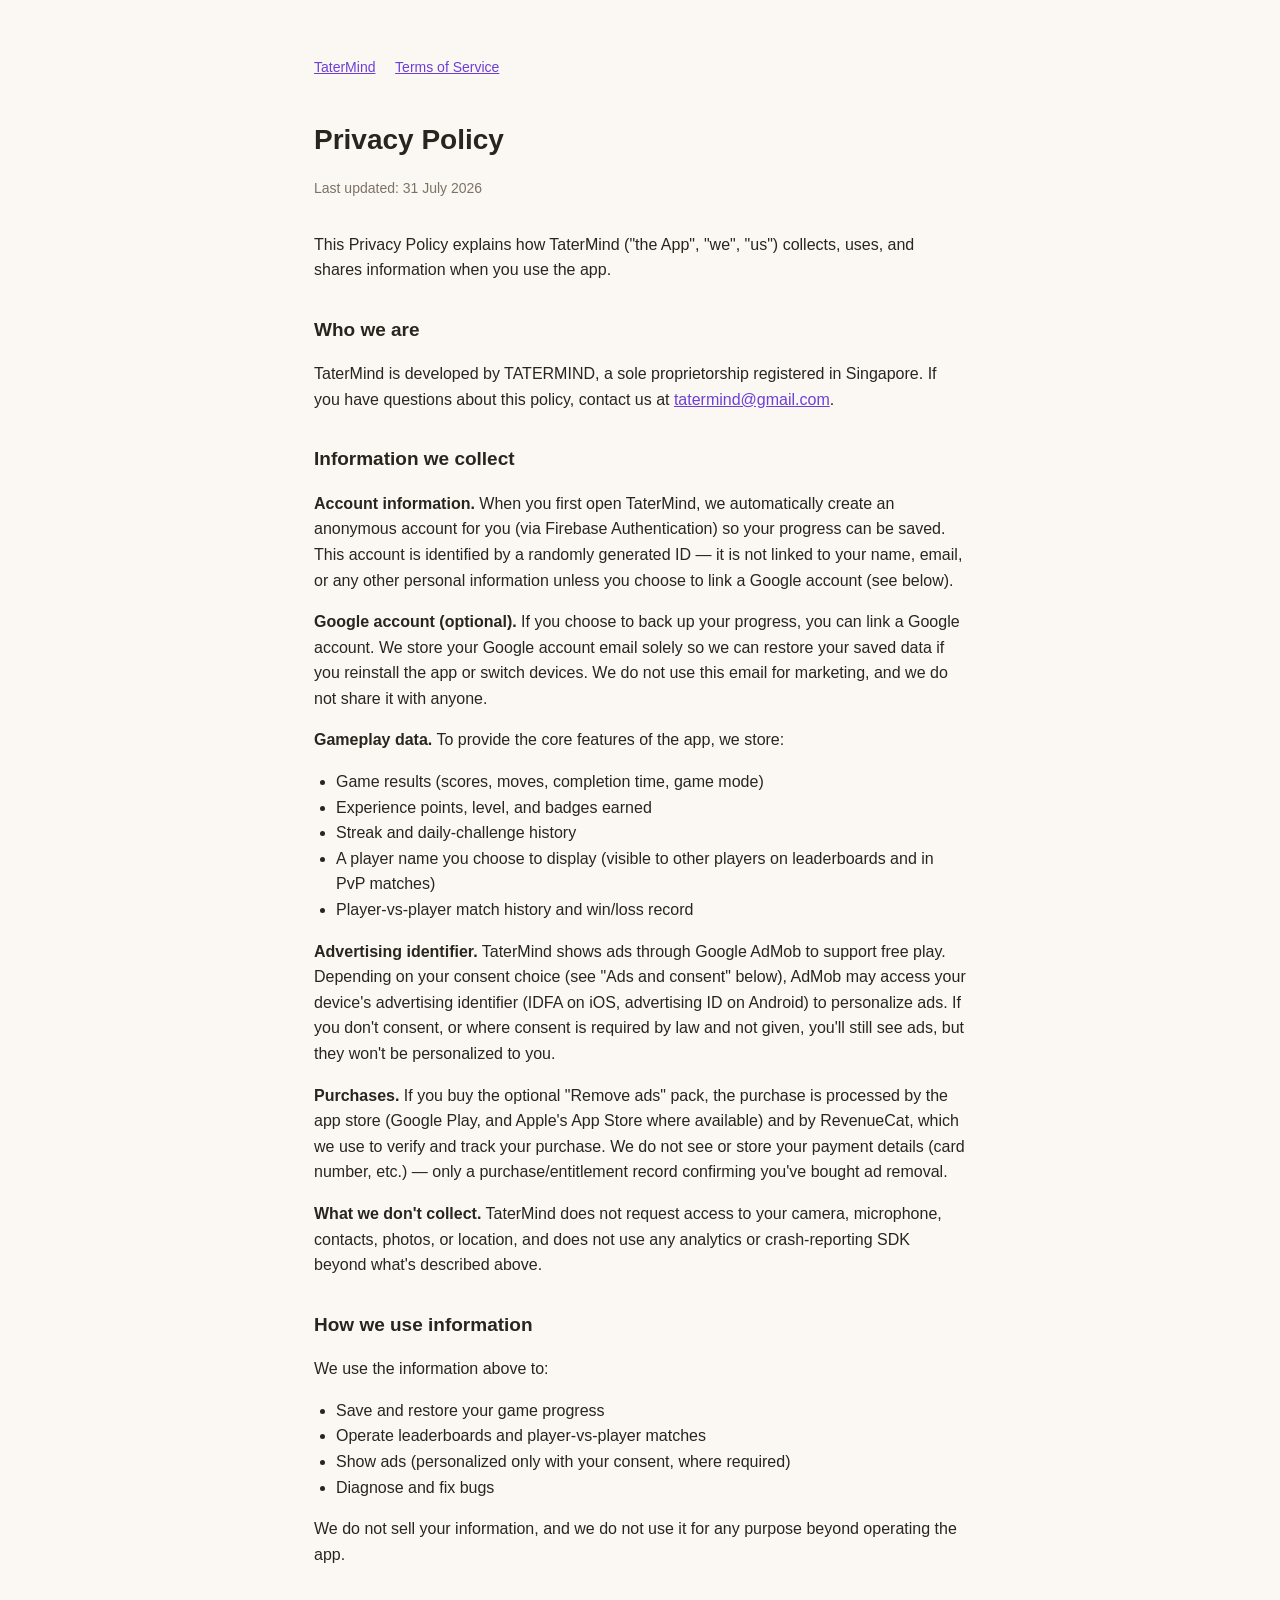
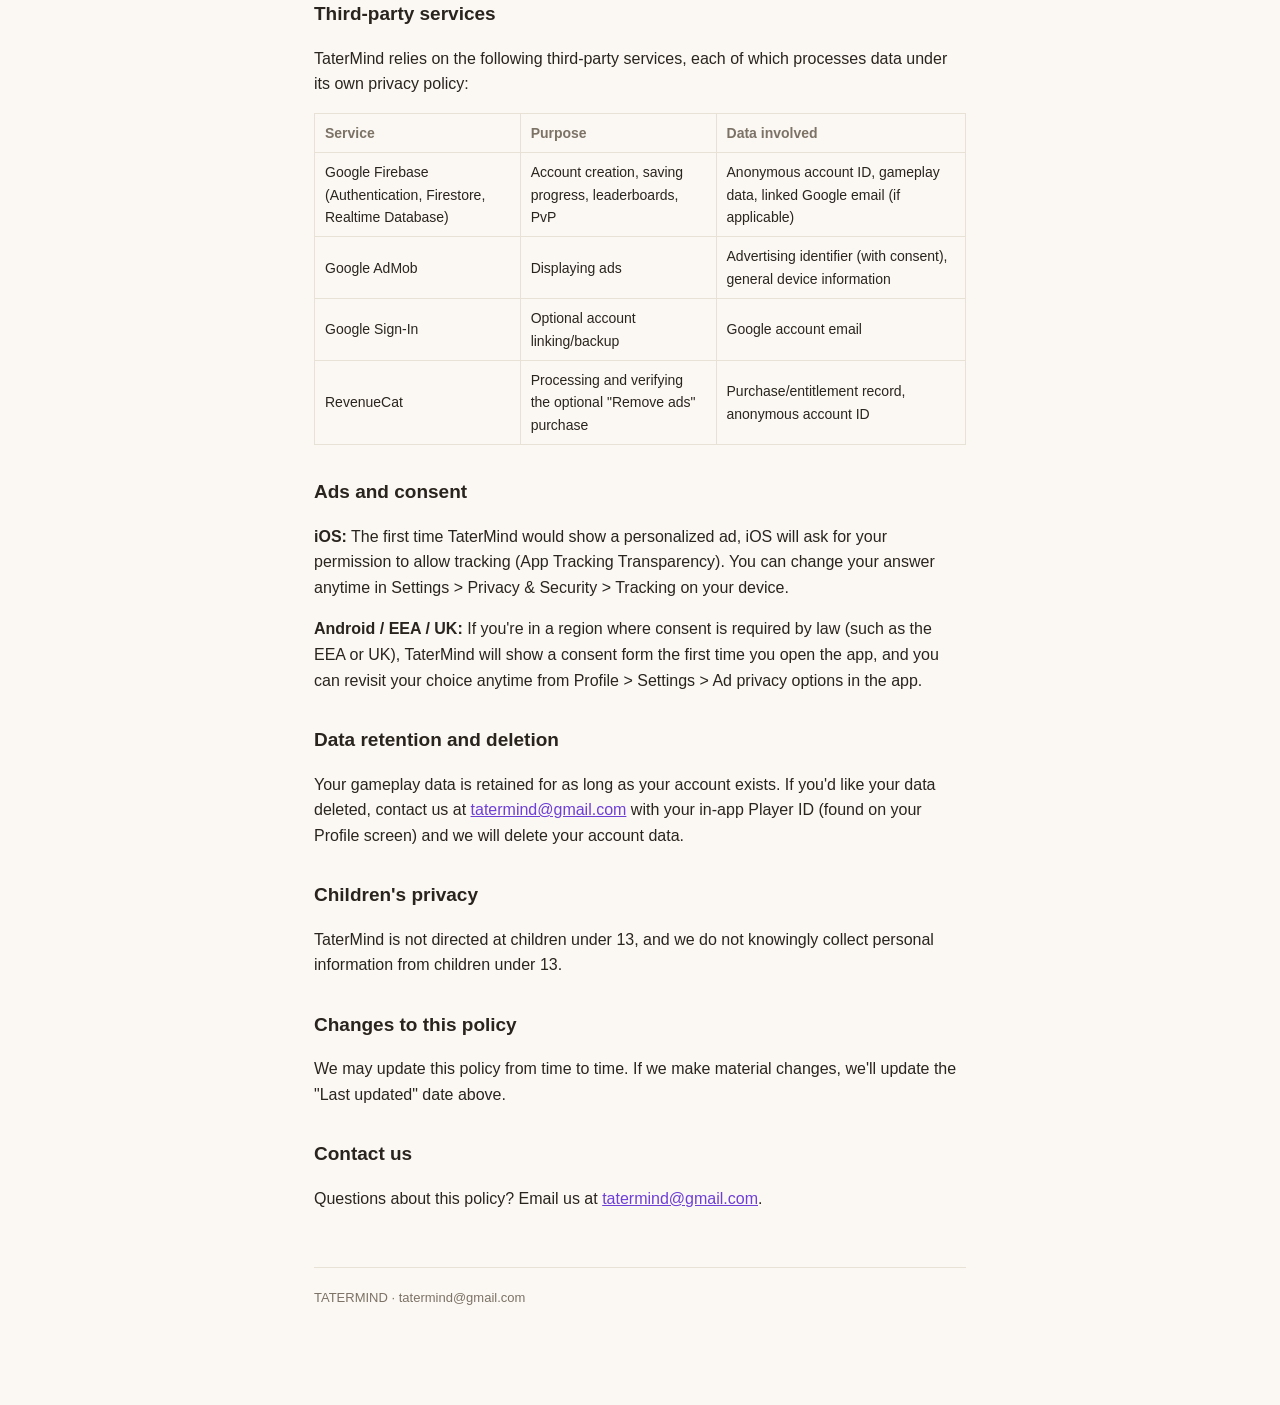
==== privacy-policy.html @ 177fed19 "Add TaterMind privacy policy and terms of service pages" ====
<!doctype html>
<html lang="en">
<head>
<meta charset="utf-8">
<meta name="viewport" content="width=device-width,initial-scale=1">
<title>Privacy Policy — TaterMind</title>
<link rel="stylesheet" href="style.css">
</head>
<body>
<div class="page">
  <nav><a href="index.html">TaterMind</a> <a href="terms-of-service.html">Terms of Service</a></nav>
  <h1>Privacy Policy</h1>
  <p class="updated">Last updated: 31 July 2026</p>

  <p>This Privacy Policy explains how TaterMind ("the App", "we", "us") collects, uses, and shares information when you use the app.</p>

  <h2>Who we are</h2>
  <p>TaterMind is developed by TATERMIND, a sole proprietorship registered in Singapore. If you have questions about this policy, contact us at <a href="mailto:tatermind@gmail.com">tatermind@gmail.com</a>.</p>

  <h2>Information we collect</h2>
  <p><strong>Account information.</strong> When you first open TaterMind, we automatically create an anonymous account for you (via Firebase Authentication) so your progress can be saved. This account is identified by a randomly generated ID — it is not linked to your name, email, or any other personal information unless you choose to link a Google account (see below).</p>
  <p><strong>Google account (optional).</strong> If you choose to back up your progress, you can link a Google account. We store your Google account email solely so we can restore your saved data if you reinstall the app or switch devices. We do not use this email for marketing, and we do not share it with anyone.</p>
  <p><strong>Gameplay data.</strong> To provide the core features of the app, we store:</p>
  <ul>
    <li>Game results (scores, moves, completion time, game mode)</li>
    <li>Experience points, level, and badges earned</li>
    <li>Streak and daily-challenge history</li>
    <li>A player name you choose to display (visible to other players on leaderboards and in PvP matches)</li>
    <li>Player-vs-player match history and win/loss record</li>
  </ul>
  <p><strong>Advertising identifier.</strong> TaterMind shows ads through Google AdMob to support free play. Depending on your consent choice (see "Ads and consent" below), AdMob may access your device's advertising identifier (IDFA on iOS, advertising ID on Android) to personalize ads. If you don't consent, or where consent is required by law and not given, you'll still see ads, but they won't be personalized to you.</p>
  <p><strong>Purchases.</strong> If you buy the optional "Remove ads" pack, the purchase is processed by the app store (Google Play, and Apple's App Store where available) and by RevenueCat, which we use to verify and track your purchase. We do not see or store your payment details (card number, etc.) — only a purchase/entitlement record confirming you've bought ad removal.</p>
  <p><strong>What we don't collect.</strong> TaterMind does not request access to your camera, microphone, contacts, photos, or location, and does not use any analytics or crash-reporting SDK beyond what's described above.</p>

  <h2>How we use information</h2>
  <p>We use the information above to:</p>
  <ul>
    <li>Save and restore your game progress</li>
    <li>Operate leaderboards and player-vs-player matches</li>
    <li>Show ads (personalized only with your consent, where required)</li>
    <li>Diagnose and fix bugs</li>
  </ul>
  <p>We do not sell your information, and we do not use it for any purpose beyond operating the app.</p>

  <h2>Third-party services</h2>
  <p>TaterMind relies on the following third-party services, each of which processes data under its own privacy policy:</p>
  <table>
    <tr><th>Service</th><th>Purpose</th><th>Data involved</th></tr>
    <tr><td>Google Firebase (Authentication, Firestore, Realtime Database)</td><td>Account creation, saving progress, leaderboards, PvP</td><td>Anonymous account ID, gameplay data, linked Google email (if applicable)</td></tr>
    <tr><td>Google AdMob</td><td>Displaying ads</td><td>Advertising identifier (with consent), general device information</td></tr>
    <tr><td>Google Sign-In</td><td>Optional account linking/backup</td><td>Google account email</td></tr>
    <tr><td>RevenueCat</td><td>Processing and verifying the optional "Remove ads" purchase</td><td>Purchase/entitlement record, anonymous account ID</td></tr>
  </table>

  <h2>Ads and consent</h2>
  <p><strong>iOS:</strong> The first time TaterMind would show a personalized ad, iOS will ask for your permission to allow tracking (App Tracking Transparency). You can change your answer anytime in Settings &gt; Privacy &amp; Security &gt; Tracking on your device.</p>
  <p><strong>Android / EEA / UK:</strong> If you're in a region where consent is required by law (such as the EEA or UK), TaterMind will show a consent form the first time you open the app, and you can revisit your choice anytime from Profile &gt; Settings &gt; Ad privacy options in the app.</p>

  <h2>Data retention and deletion</h2>
  <p>Your gameplay data is retained for as long as your account exists. If you'd like your data deleted, contact us at <a href="mailto:tatermind@gmail.com">tatermind@gmail.com</a> with your in-app Player ID (found on your Profile screen) and we will delete your account data.</p>

  <h2>Children's privacy</h2>
  <p>TaterMind is not directed at children under 13, and we do not knowingly collect personal information from children under 13.</p>

  <h2>Changes to this policy</h2>
  <p>We may update this policy from time to time. If we make material changes, we'll update the "Last updated" date above.</p>

  <h2>Contact us</h2>
  <p>Questions about this policy? Email us at <a href="mailto:tatermind@gmail.com">tatermind@gmail.com</a>.</p>

  <footer>TATERMIND · tatermind@gmail.com</footer>
</div>
</body>
</html>
---- style.css ----
:root {
  color-scheme: light dark;
  --bg: #fbf8f3;
  --ink: #2a241e;
  --muted: #7c7266;
  --border: #e8e1d5;
  --accent: #6d3fd6;
}
@media (prefers-color-scheme: dark) {
  :root {
    --bg: #17130f;
    --ink: #f1eae0;
    --muted: #a79c8c;
    --border: #342c22;
    --accent: #a586f2;
  }
}
* { box-sizing: border-box; }
html, body { margin: 0; padding: 0; }
body {
  background: var(--bg);
  color: var(--ink);
  font-family: -apple-system, "Segoe UI", "Helvetica Neue", Arial, sans-serif;
  font-size: 16px;
  line-height: 1.6;
}
.page {
  max-width: 700px;
  margin: 0 auto;
  padding: 56px 24px 96px;
}
h1 { font-size: 28px; margin: 0 0 6px; }
h2 { font-size: 19px; margin: 32px 0 10px; }
.updated { color: var(--muted); font-size: 14px; margin-bottom: 32px; }
p, li { color: var(--ink); }
ul { padding-left: 22px; }
a { color: var(--accent); }
table { border-collapse: collapse; width: 100%; margin: 12px 0; font-size: 14px; }
th, td { text-align: left; padding: 8px 10px; border: 1px solid var(--border); }
th { background: transparent; color: var(--muted); font-weight: 600; }
nav { margin-bottom: 40px; font-size: 14px; }
nav a { margin-right: 16px; }
footer { margin-top: 56px; padding-top: 20px; border-top: 1px solid var(--border); font-size: 13px; color: var(--muted); }
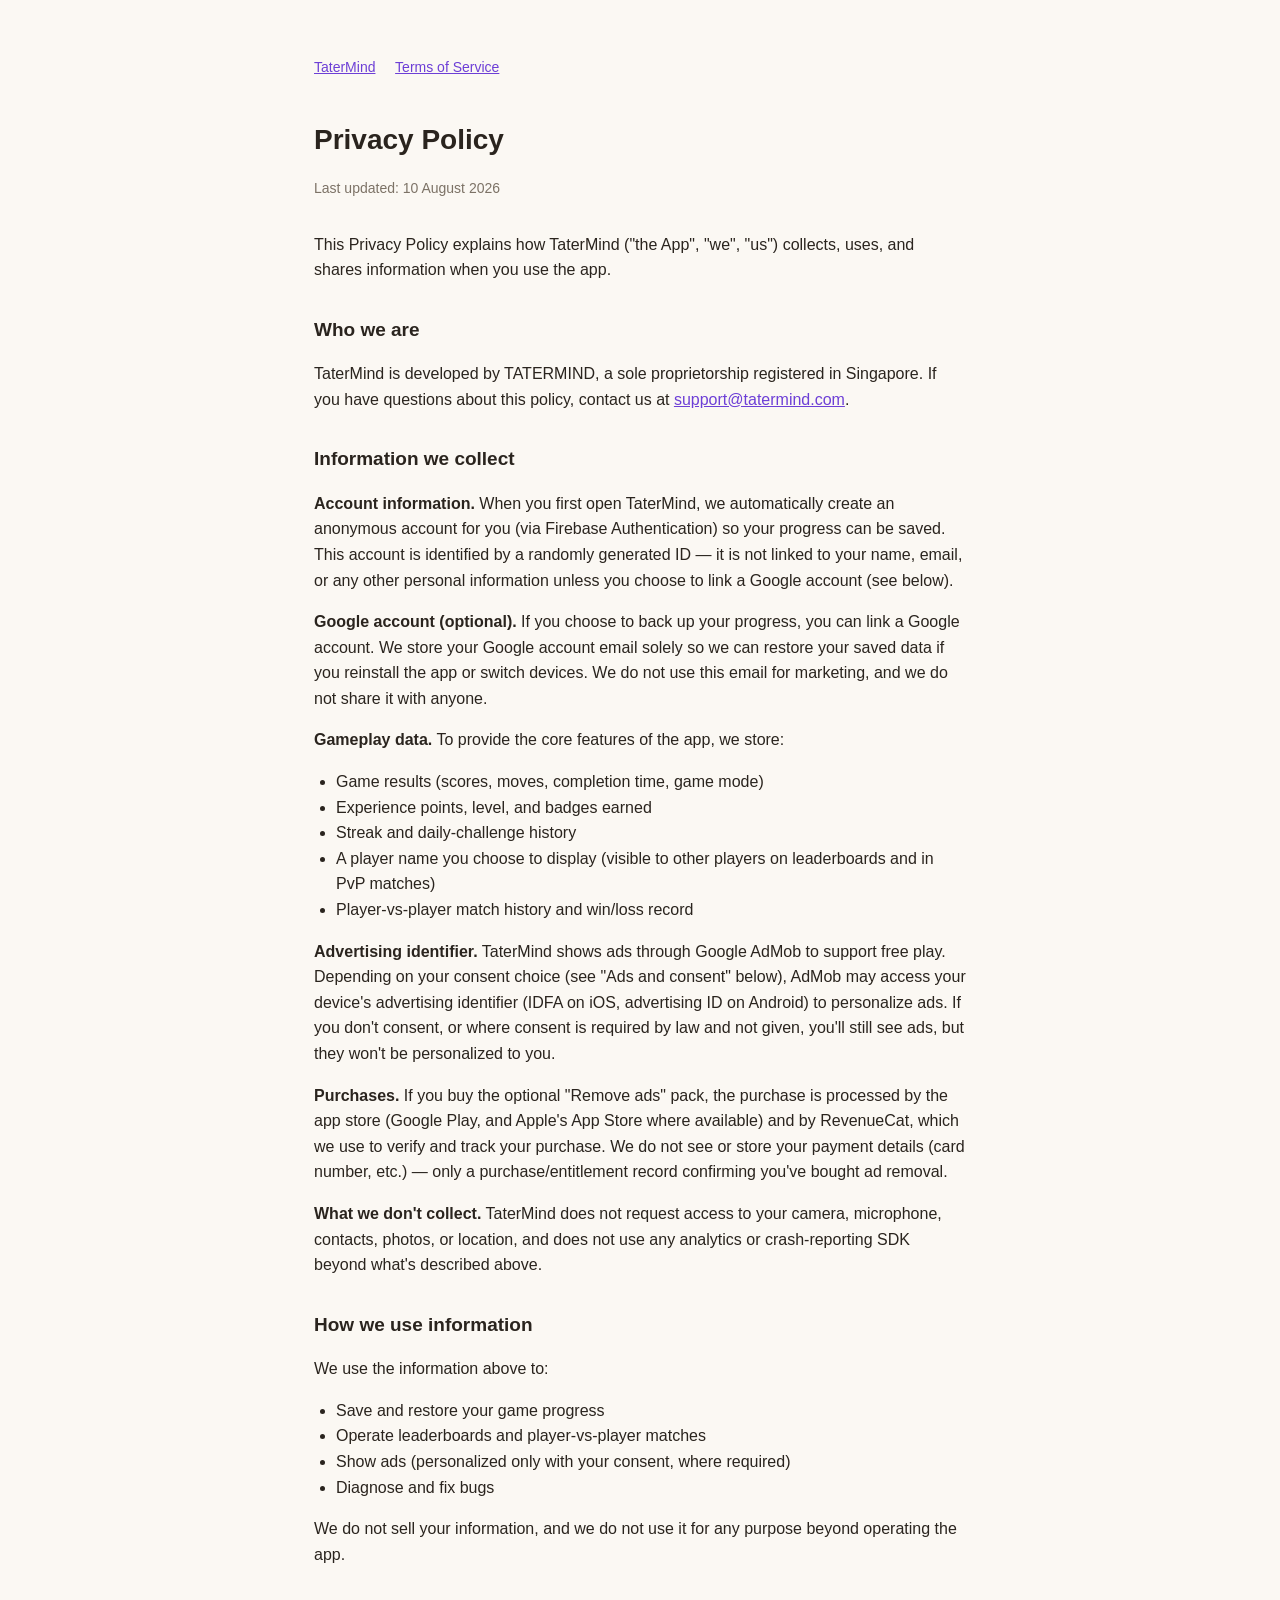
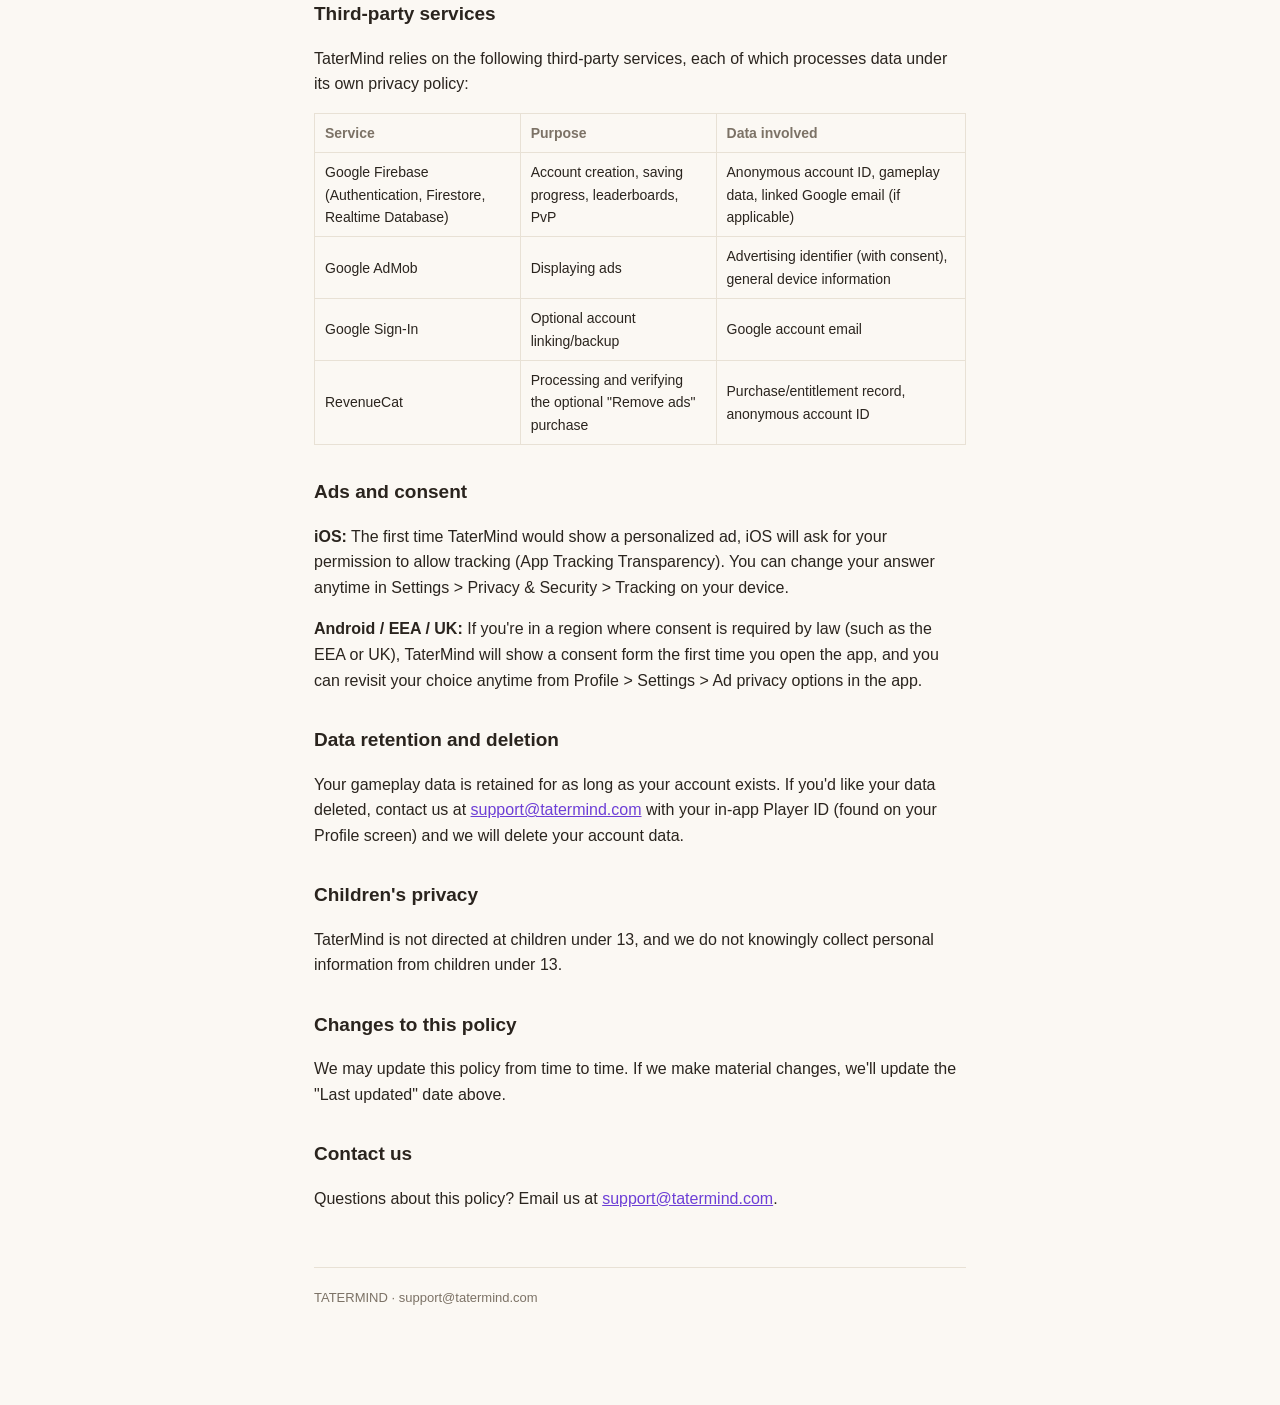
==== commit 54fa1dd7: "Update contact email to support@tatermind.com, bump last-updated dates" ====
--- a/privacy-policy.html
+++ b/privacy-policy.html
@@ -10,12 +10,12 @@
 <div class="page">
   <nav><a href="index.html">TaterMind</a> <a href="terms-of-service.html">Terms of Service</a></nav>
   <h1>Privacy Policy</h1>
-  <p class="updated">Last updated: 31 July 2026</p>
+  <p class="updated">Last updated: 10 August 2026</p>
 
   <p>This Privacy Policy explains how TaterMind ("the App", "we", "us") collects, uses, and shares information when you use the app.</p>
 
   <h2>Who we are</h2>
-  <p>TaterMind is developed by TATERMIND, a sole proprietorship registered in Singapore. If you have questions about this policy, contact us at <a href="mailto:tatermind@gmail.com">tatermind@gmail.com</a>.</p>
+  <p>TaterMind is developed by TATERMIND, a sole proprietorship registered in Singapore. If you have questions about this policy, contact us at <a href="mailto:support@tatermind.com">support@tatermind.com</a>.</p>
 
   <h2>Information we collect</h2>
   <p><strong>Account information.</strong> When you first open TaterMind, we automatically create an anonymous account for you (via Firebase Authentication) so your progress can be saved. This account is identified by a randomly generated ID — it is not linked to your name, email, or any other personal information unless you choose to link a Google account (see below).</p>
@@ -57,7 +57,7 @@
   <p><strong>Android / EEA / UK:</strong> If you're in a region where consent is required by law (such as the EEA or UK), TaterMind will show a consent form the first time you open the app, and you can revisit your choice anytime from Profile &gt; Settings &gt; Ad privacy options in the app.</p>
 
   <h2>Data retention and deletion</h2>
-  <p>Your gameplay data is retained for as long as your account exists. If you'd like your data deleted, contact us at <a href="mailto:tatermind@gmail.com">tatermind@gmail.com</a> with your in-app Player ID (found on your Profile screen) and we will delete your account data.</p>
+  <p>Your gameplay data is retained for as long as your account exists. If you'd like your data deleted, contact us at <a href="mailto:support@tatermind.com">support@tatermind.com</a> with your in-app Player ID (found on your Profile screen) and we will delete your account data.</p>
 
   <h2>Children's privacy</h2>
   <p>TaterMind is not directed at children under 13, and we do not knowingly collect personal information from children under 13.</p>
@@ -66,9 +66,9 @@
   <p>We may update this policy from time to time. If we make material changes, we'll update the "Last updated" date above.</p>
 
   <h2>Contact us</h2>
-  <p>Questions about this policy? Email us at <a href="mailto:tatermind@gmail.com">tatermind@gmail.com</a>.</p>
+  <p>Questions about this policy? Email us at <a href="mailto:support@tatermind.com">support@tatermind.com</a>.</p>
 
-  <footer>TATERMIND · tatermind@gmail.com</footer>
+  <footer>TATERMIND · support@tatermind.com</footer>
 </div>
 </body>
 </html>
